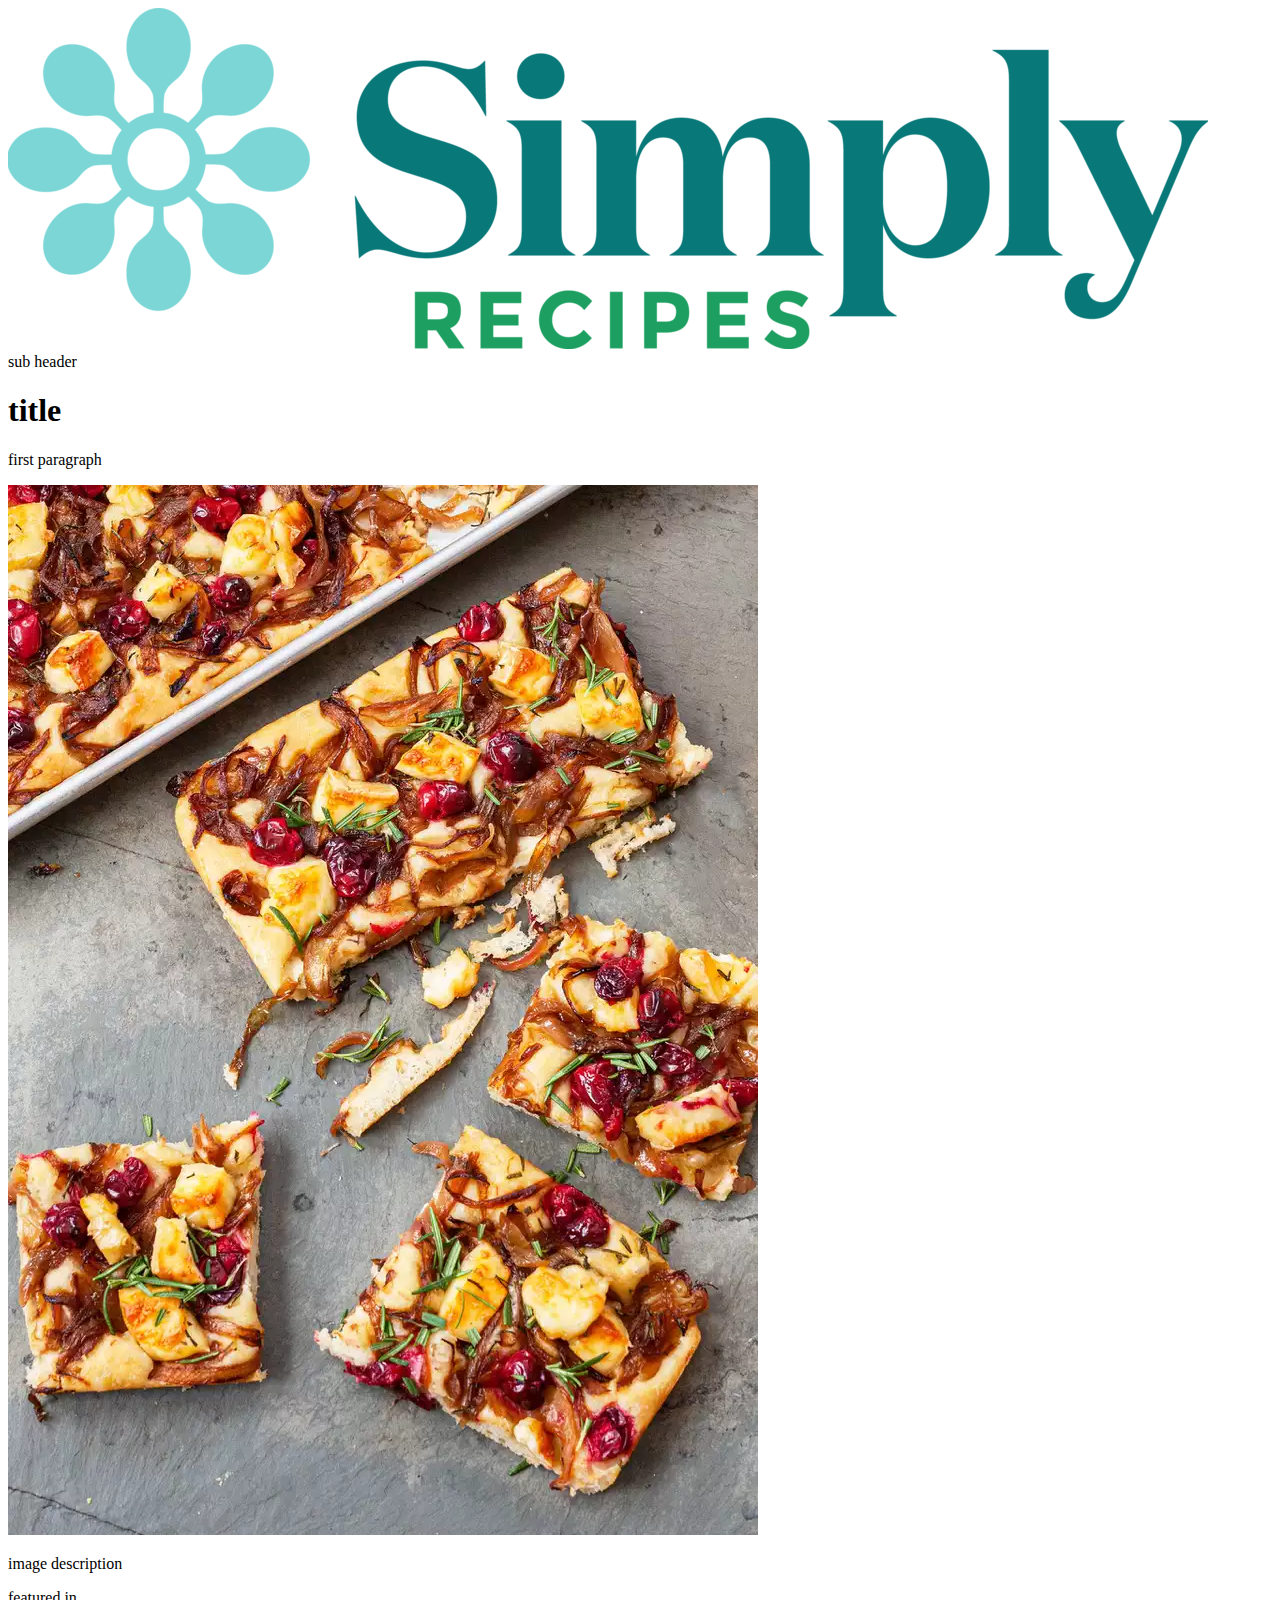
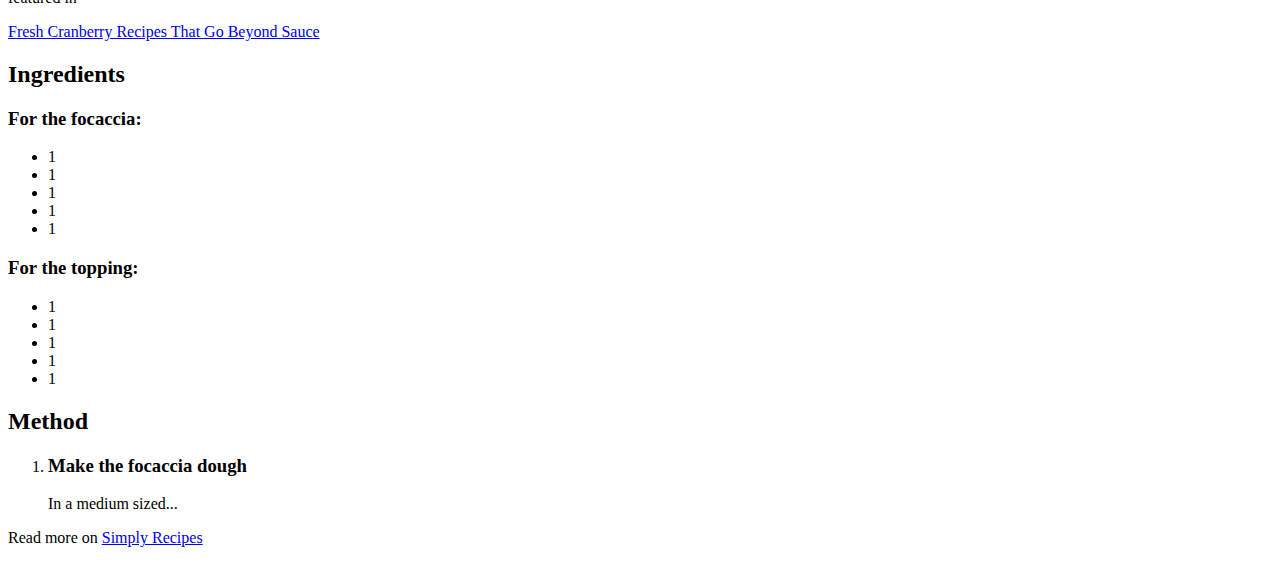
==== W1/D1/index.html @ af1129f7 "First commit" ====
<!DOCTYPE html>
<html lang="en">
<head>
    <meta charset="UTF-8">
    <meta name="viewport" content="width=device-width, initial-scale=1.0">
    <link rel="stylesheet" href="style.css">
    <title>Simply Recipes</title>
</head>
<body>
    <div class="header">
        <img src="materiali/Simply_Recipes_Logo_-_2021.png" alt="Simply Recipe Logo">
    </div>
    <div class="subheader">
        sub header
    </div>
    <div class="maincontent">
        <h1>title</h1>
        <p>first paragraph</p>
        <img src="materiali/__opt__aboutcom__coeus__resources__content_migration__simply_recipes__uploads__2020__12__Cranberry-Brie-Onion-Focaccia-LEAD-4-616c900337a44d82b82fe04845ba8c2b.webp" alt="">
        <p>image description</p>
        <div class="featured">
            <p>featured in</p>
            <a href="#">Fresh Cranberry Recipes That Go Beyond Sauce</a>
        </div>
        <div class="recipe">
            <h2>Ingredients</h2>
            <h3>For the focaccia:</h3>
            <ul>
                <li>1</li>
                <li>1</li>
                <li>1</li>
                <li>1</li>
                <li>1</li>
            </ul>
            <h3>For the topping:</h3>
            <ul>
                <li>1</li>
                <li>1</li>
                <li>1</li>
                <li>1</li>
                <li>1</li>
            </ul>
            <h2>Method</h2>
            <ol>
                <li><h3>Make the focaccia dough</h3></li>
                <p>
                    In a medium sized...
                </p>
            </ol>
        </div>
    </div>
    <footer>
        <p>Read more on <a href="#">Simply Recipes</a></p>
    </footer>
</body>
</html>
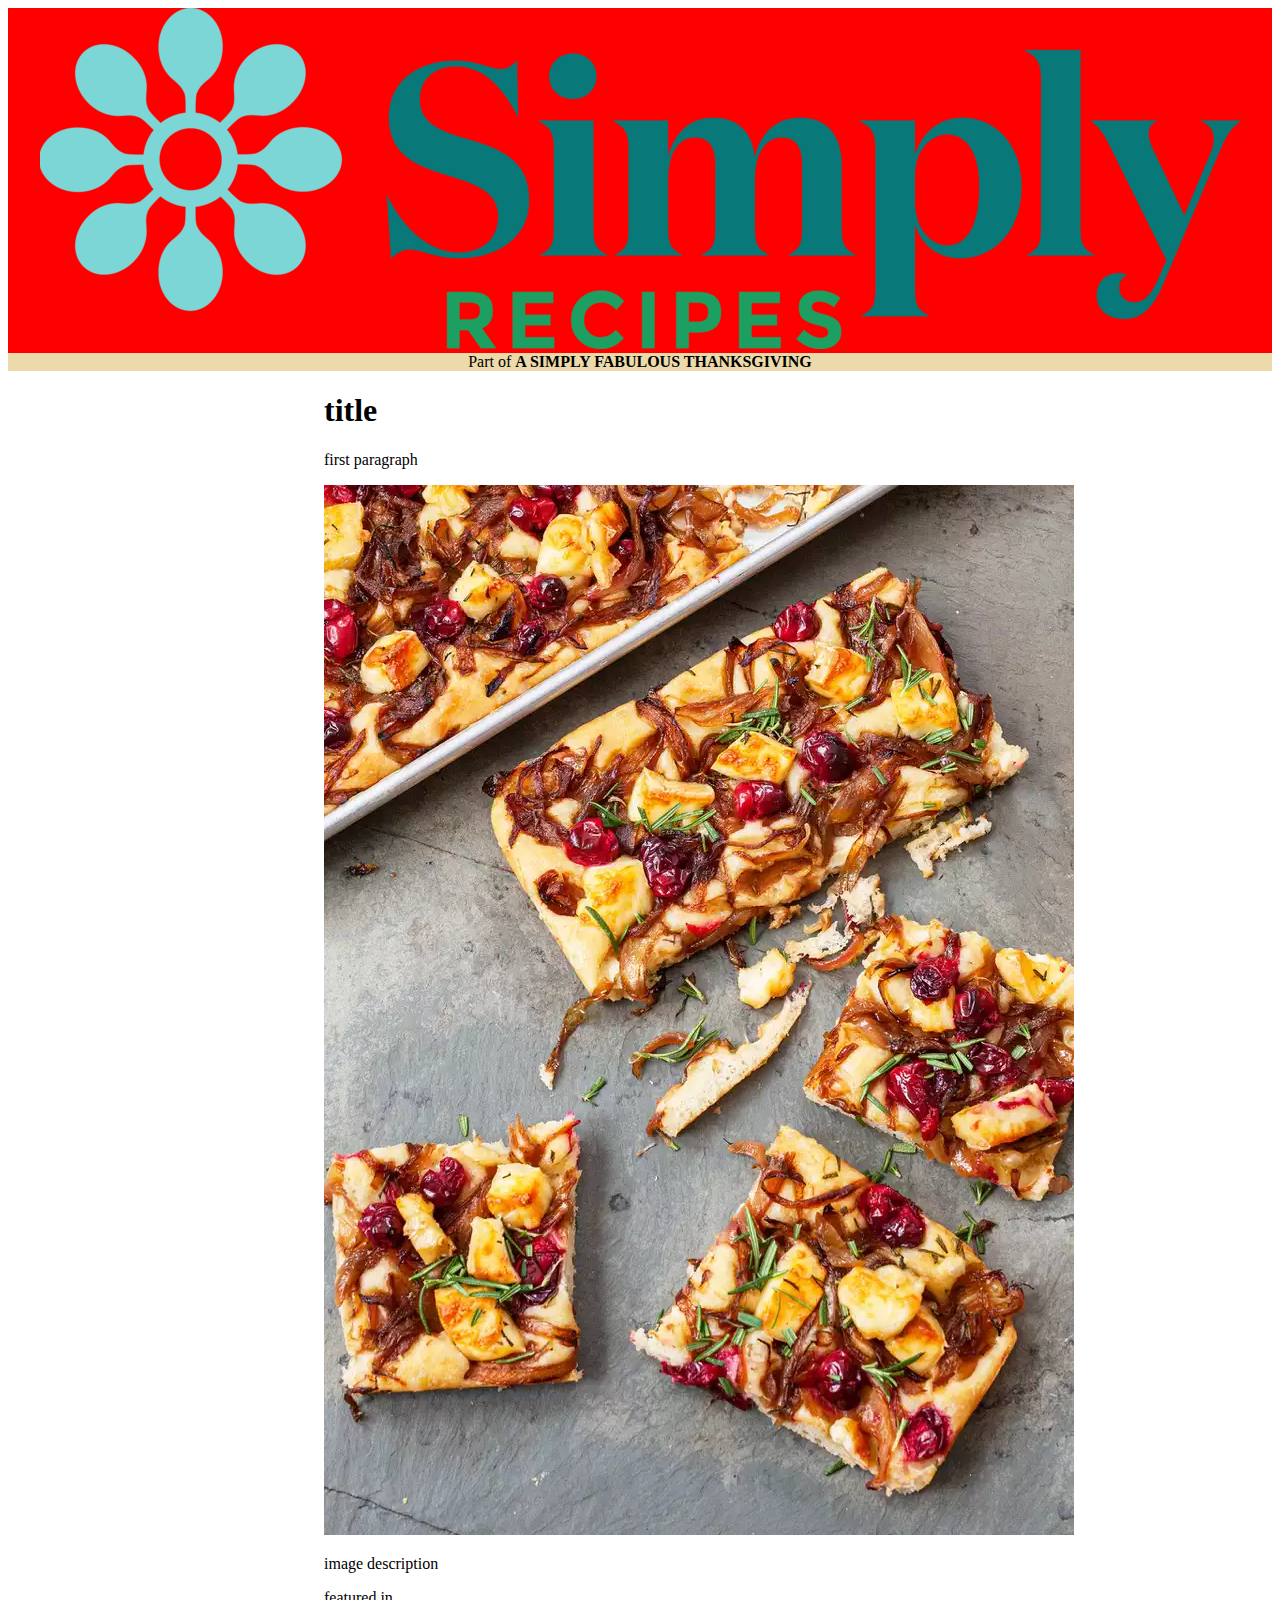
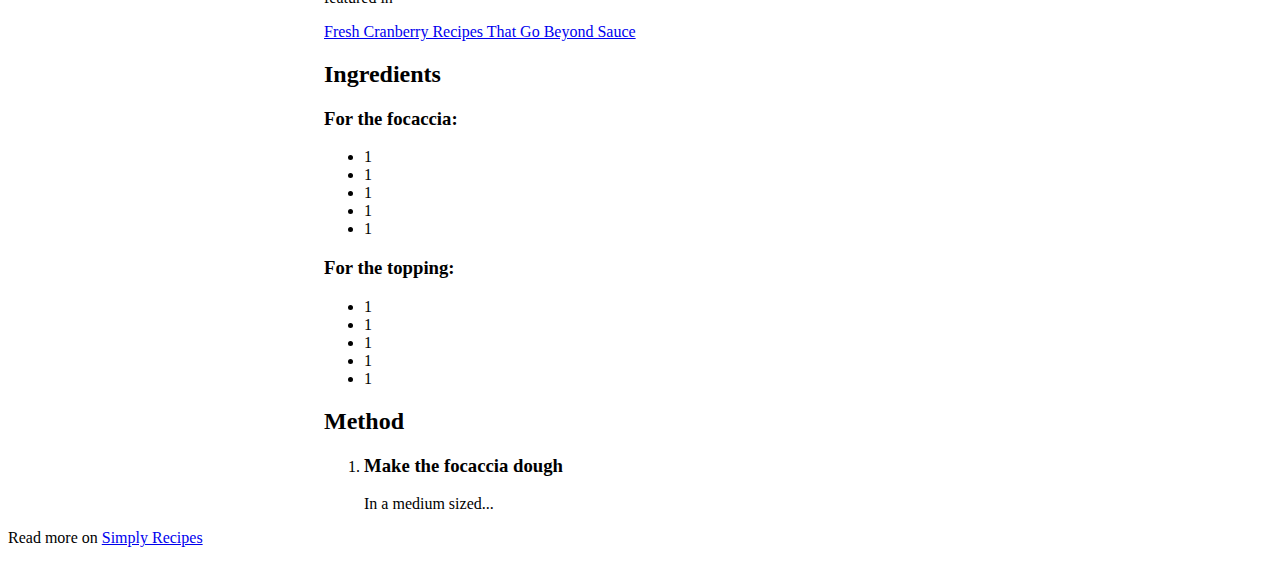
==== commit 9c83fc14: "aggiornamento esercizio w1d1" ====
--- a/W1/D1/index.html
+++ b/W1/D1/index.html
@@ -7,13 +7,13 @@
     <title>Simply Recipes</title>
 </head>
 <body>
-    <div class="header">
+    <header>
         <img src="materiali/Simply_Recipes_Logo_-_2021.png" alt="Simply Recipe Logo">
-    </div>
-    <div class="subheader">
-        sub header
-    </div>
-    <div class="maincontent">
+        <div class="subheader">
+            Part of <b>A SIMPLY FABULOUS THANKSGIVING</b>
+        </div>
+    </header>
+    <main>
         <h1>title</h1>
         <p>first paragraph</p>
         <img src="materiali/__opt__aboutcom__coeus__resources__content_migration__simply_recipes__uploads__2020__12__Cranberry-Brie-Onion-Focaccia-LEAD-4-616c900337a44d82b82fe04845ba8c2b.webp" alt="">
@@ -48,7 +48,7 @@
                 </p>
             </ol>
         </div>
-    </div>
+    </main>
     <footer>
         <p>Read more on <a href="#">Simply Recipes</a></p>
     </footer>
--- a/W1/D1/style.css
+++ b/W1/D1/style.css
@@ -0,0 +1,14 @@
+header{
+    margin: 0%;
+    background-color: red;
+    text-align: center;
+}
+
+.subheader{
+    background-color: rgb(236, 218, 171);
+}
+
+main{
+    width: 50%;
+    margin: 0 auto;
+}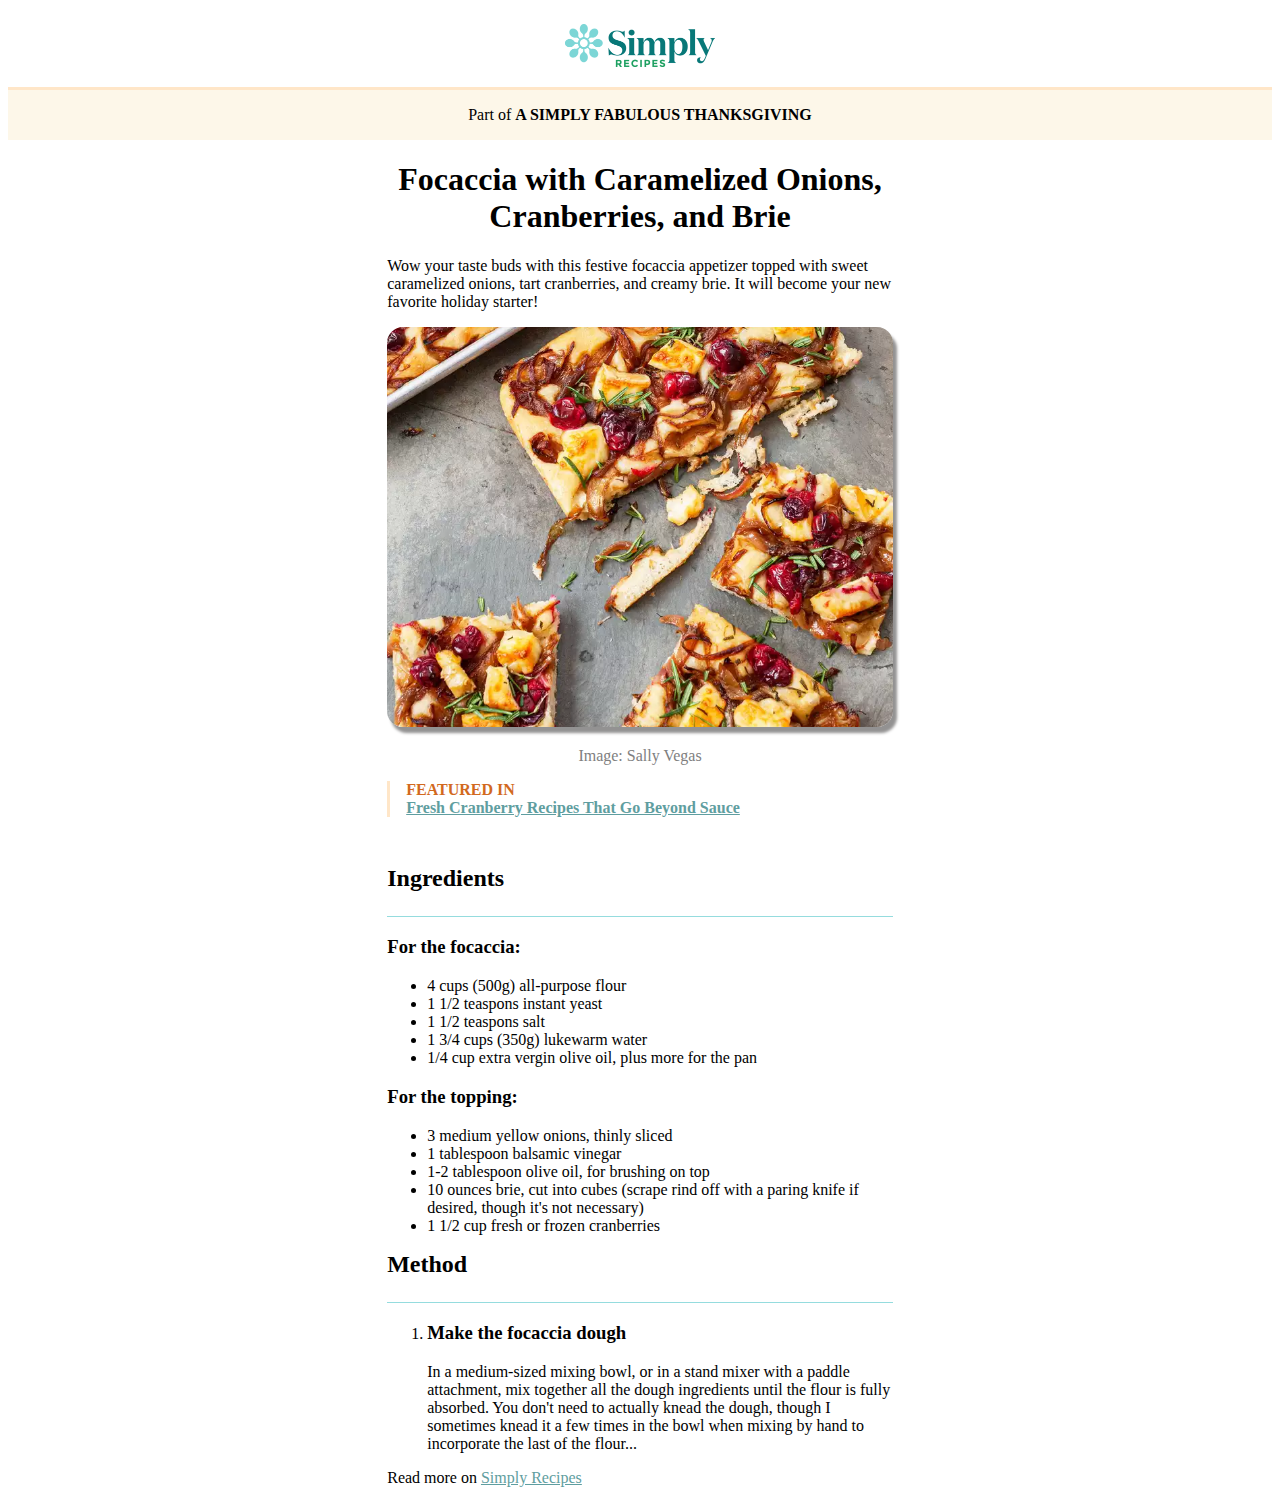
==== commit a6e2503d: "Finished editing the W1D1 exercise" ====
--- a/W1/D1/index.html
+++ b/W1/D1/index.html
@@ -14,37 +14,43 @@
         </div>
     </header>
     <main>
-        <h1>title</h1>
-        <p>first paragraph</p>
+        <h1>Focaccia with Caramelized Onions, Cranberries, and Brie</h1>
+        <p>
+            Wow your taste buds with this festive focaccia appetizer topped with sweet caramelized onions, tart cranberries, and 
+            creamy brie. It will become your new favorite holiday starter!
+        </p>
         <img src="materiali/__opt__aboutcom__coeus__resources__content_migration__simply_recipes__uploads__2020__12__Cranberry-Brie-Onion-Focaccia-LEAD-4-616c900337a44d82b82fe04845ba8c2b.webp" alt="">
-        <p>image description</p>
+        <p class="image-caption">Image: Sally Vegas</p>
         <div class="featured">
-            <p>featured in</p>
-            <a href="#">Fresh Cranberry Recipes That Go Beyond Sauce</a>
+            <p><b>FEATURED IN</b></p>
+            <a href="#"><b>Fresh Cranberry Recipes That Go Beyond Sauce</b></a>
         </div>
         <div class="recipe">
             <h2>Ingredients</h2>
             <h3>For the focaccia:</h3>
             <ul>
-                <li>1</li>
-                <li>1</li>
-                <li>1</li>
-                <li>1</li>
-                <li>1</li>
+                <li>4 cups (500g) all-purpose flour</li>
+                <li>1 1/2 teaspons instant yeast</li>
+                <li>1 1/2 teaspons salt</li>
+                <li>1 3/4 cups (350g) lukewarm water</li>
+                <li>1/4 cup extra vergin olive oil, plus more for the pan</li>
             </ul>
             <h3>For the topping:</h3>
             <ul>
-                <li>1</li>
-                <li>1</li>
-                <li>1</li>
-                <li>1</li>
-                <li>1</li>
+                <li>3 medium yellow onions, thinly sliced</li>
+                <li>1 tablespoon balsamic vinegar</li>
+                <li>1-2 tablespoon olive oil, for brushing on top</li>
+                <li>10 ounces brie, cut into cubes (scrape rind off with a paring knife if desired, though it's not necessary)</li>
+                <li>1 1/2 cup fresh or frozen cranberries</li>
             </ul>
             <h2>Method</h2>
             <ol>
-                <li><h3>Make the focaccia dough</h3></li>
+                <li><h3><b>Make the focaccia dough</b></h3></li>
                 <p>
-                    In a medium sized...
+                    In a medium-sized mixing bowl, or in a stand mixer with a paddle attachment, mix together
+                    all the dough ingredients until the flour is fully absorbed. You don't need to actually knead 
+                    the dough, though I sometimes knead it a few times in the bowl when
+                    mixing by hand to incorporate the last of the flour...
                 </p>
             </ol>
         </div>
--- a/W1/D1/style.css
+++ b/W1/D1/style.css
@@ -1,14 +1,90 @@
+@import url('https://fonts.googleapis.com/css2?family=Annapurna+SIL:wght@400;700&display=swap');
+
+.annapurna-sil-regular {
+    font-family: "Annapurna SIL", serif;
+    font-weight: 400;
+    font-style: normal;
+  }
+  
+  .annapurna-sil-bold {
+    font-family: "Annapurna SIL", serif;
+    font-weight: 700;
+    font-style: normal;
+  }
+  
+  
+body {
+    font-family: annapurna;
+}
+
 header{
-    margin: 0%;
-    background-color: red;
+    margin: 0;
     text-align: center;
 }
 
+header img{
+    width: 150px;
+    margin: 1em;
+}
+
 .subheader{
-    background-color: rgb(236, 218, 171);
+    background-color: rgb(253, 247, 233);
+    border-top: solid;
+    border-top-color: rgb(255 230 200);
+    padding: 1em;
 }
 
 main{
-    width: 50%;
+    width: 40%;
     margin: 0 auto;
+}
+
+h1{
+    text-align: center;
+}
+
+main img{
+    width: 100%;
+    height: 400px;
+    object-fit: cover;
+    border-radius: 1em;
+    box-shadow: 4px 6px 3px rgb(147, 146, 146);
+    
+}
+
+.image-caption{
+    text-align: center;
+    color: grey;
+}
+
+.featured {
+    border-left: solid;
+    border-left-color: rgb(255 230 200);
+    padding: 0 1em;
+    margin-bottom: 3em;
+}
+
+.featured p{
+    margin: 0;
+    color: chocolate;
+}
+
+.featured a{
+    color: cadetblue;
+}
+
+.recipe h2{
+    border-bottom: solid 0.5px;
+    border-bottom-color: rgb(149, 220, 222);
+    padding-bottom: 1em;
+    margin-top: 0;
+}
+
+footer {
+    width: 40%;
+    margin: 0 auto;
+}
+
+footer a{
+    color: cadetblue;
 }